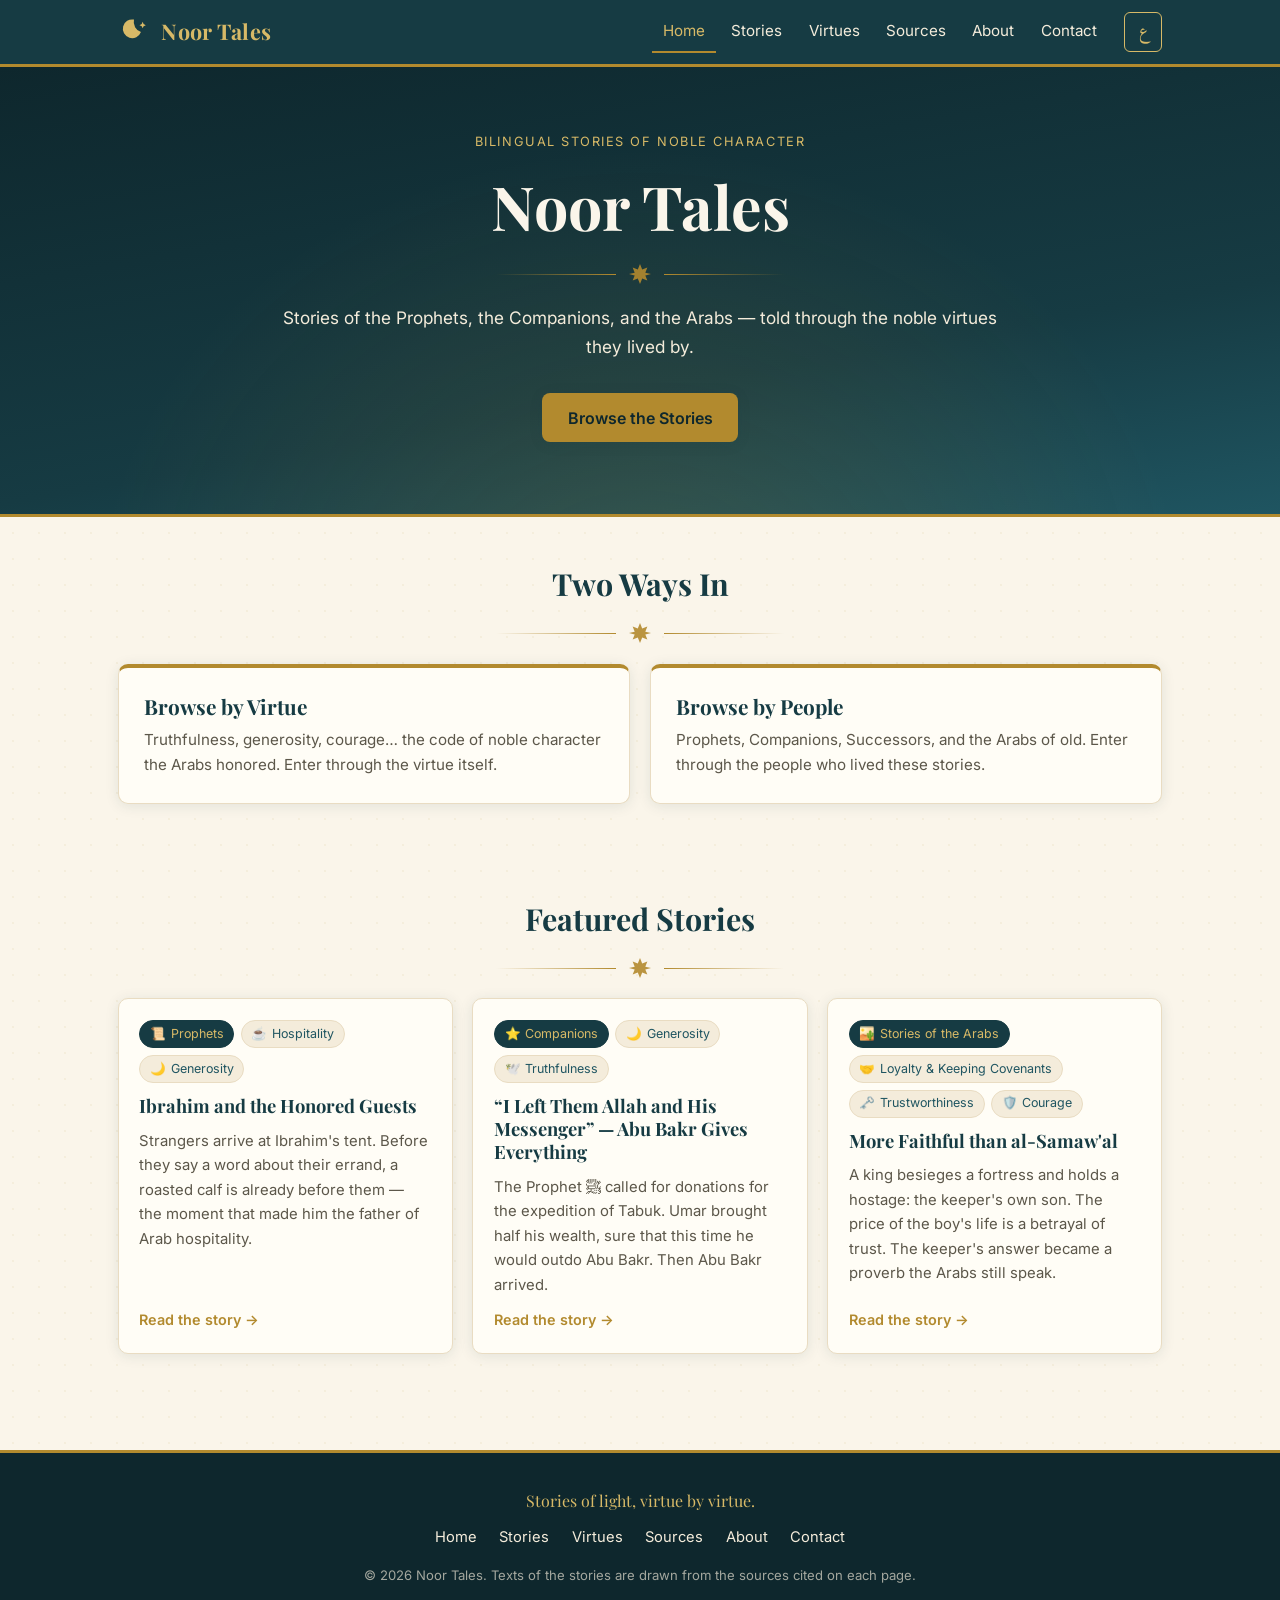
==== index.html @ 99bbc9fd "Noor Tales: bilingual static site for stories of noble virtues Pure HTML/CSS/vanilla JS, no build st" ====
<!DOCTYPE html>
<html lang="en">
<head>
  <meta charset="UTF-8">
  <meta name="viewport" content="width=device-width, initial-scale=1">
  <title>Noor Tales</title>
  <meta name="description" content="Bilingual stories of the Prophets, the Companions, the Successors, and the Arabs — told through noble virtues.">
  <link rel="icon" href="data:image/svg+xml,%3Csvg%20xmlns='http://www.w3.org/2000/svg'%20viewBox='0%200%2040%2040'%3E%3Cpath%20d='M27%2020a11%2011%200%201%201-8.2-14.6A12.5%2012.5%200%200%200%2027%2020z'%20fill='%23b28a2e'/%3E%3C/svg%3E">
  <link rel="preconnect" href="https://fonts.googleapis.com">
  <link rel="preconnect" href="https://fonts.gstatic.com" crossorigin>
  <link href="https://fonts.googleapis.com/css2?family=Playfair+Display:wght@500;600;700&family=Inter:wght@400;500;600&family=Amiri:ital,wght@0,400;0,700;1,400&family=Noto+Naskh+Arabic:wght@400;500;700&display=swap" rel="stylesheet">
  <link rel="stylesheet" href="css/style.css">
</head>
<body data-page="home">
  <div id="site-header"></div>
  <main id="main"></main>
  <div id="site-footer"></div>

  <script src="data/i18n.js"></script>
  <script src="data/taxonomies.js"></script>
  <script src="data/sources.js"></script>
  <script src="data/stories.js"></script>
  <script src="js/app.js"></script>
</body>
</html>
---- css/style.css ----
/* ============================================================
   Noor Tales — Stylesheet
   Mood: classical Islamic manuscript. Deep ink/teal, warm
   sand/cream, gold accent. Mobile-first, RTL-aware (logical
   properties + [dir] font switching).
   ============================================================ */

:root {
  --ink:        #163b43;
  --ink-deep:   #0e272d;
  --teal:       #1f5561;
  --cream:      #faf5ea;
  --cream-soft: #f4ecdb;
  --sand:       #e9dcc2;
  --gold:       #b28a2e;
  --gold-soft:  #d7b967;
  --text:       #2c2a23;
  --text-soft:  #5c574a;
  --card:       #fffdf6;
  --shadow:     0 2px 14px rgba(22, 59, 67, .10);
  --radius:     10px;
  --font-en-display: "Playfair Display", Georgia, serif;
  --font-en-body:    "Inter", "Segoe UI", sans-serif;
  --font-ar-display: "Amiri", "Noto Naskh Arabic", serif;
  --font-ar-body:    "Noto Naskh Arabic", "Amiri", serif;
  --maxw: 1080px;
}

/* ---------- Reset ---------- */
*, *::before, *::after { box-sizing: border-box; }
* { margin: 0; }
img, svg { display: block; max-width: 100%; }
button, input, textarea { font: inherit; color: inherit; }
a { color: inherit; }

html { scroll-behavior: smooth; }

body {
  background: var(--cream);
  color: var(--text);
  font-family: var(--font-en-body);
  line-height: 1.65;
  min-height: 100vh;
  display: flex;
  flex-direction: column;
  /* subtle arabesque dot-grid */
  background-image: radial-gradient(rgba(178, 138, 46, .07) 1px, transparent 1.4px);
  background-size: 26px 26px;
}
main { flex: 1; }

h1, h2, h3, h4 { font-family: var(--font-en-display); color: var(--ink); line-height: 1.25; }

/* Arabic mode typography */
[dir="rtl"] body, body[dir="rtl"] { font-family: var(--font-ar-body); }
html[dir="rtl"] body { font-family: var(--font-ar-body); font-size: 1.06rem; }
html[dir="rtl"] h1, html[dir="rtl"] h2, html[dir="rtl"] h3, html[dir="rtl"] h4 {
  font-family: var(--font-ar-display);
}

.container { max-width: var(--maxw); margin-inline: auto; padding-inline: 1.1rem; }

/* Accessible focus */
:focus-visible { outline: 2px solid var(--gold); outline-offset: 2px; border-radius: 3px; }

.visually-hidden {
  position: absolute; width: 1px; height: 1px; overflow: hidden;
  clip: rect(0 0 0 0); white-space: nowrap;
}

/* ---------- Header ---------- */
.site-header {
  background: var(--ink);
  color: var(--cream);
  border-block-end: 3px solid var(--gold);
  position: sticky; top: 0; z-index: 50;
}
.site-header .container {
  display: flex; align-items: center; gap: 1rem;
  min-height: 64px; flex-wrap: wrap; padding-block: .5rem;
}
.brand {
  display: flex; align-items: center; gap: .6rem;
  text-decoration: none; color: var(--cream);
}
.brand svg { width: 34px; height: 34px; }
.brand-name {
  font-family: var(--font-en-display);
  font-size: 1.35rem; font-weight: 700; letter-spacing: .02em;
  color: var(--gold-soft);
}
html[dir="rtl"] .brand-name { font-family: var(--font-ar-display); }

.site-nav { margin-inline-start: auto; }
.site-nav ul {
  list-style: none; display: flex; gap: .25rem; padding: 0; flex-wrap: wrap;
}
.site-nav a {
  display: block; padding: .45rem .7rem; border-radius: 6px;
  text-decoration: none; font-size: .95rem; color: var(--cream-soft);
}
.site-nav a:hover { background: rgba(215, 185, 103, .15); color: var(--gold-soft); }
.site-nav a[aria-current="page"] {
  color: var(--gold-soft);
  border-block-end: 2px solid var(--gold);
  border-radius: 6px 6px 0 0;
}

.lang-toggle {
  display: inline-flex; align-items: center; justify-content: center;
  min-width: 2.4rem; padding: .35rem .6rem;
  border: 1.5px solid var(--gold-soft); border-radius: 6px;
  color: var(--gold-soft); text-decoration: none; font-weight: 600;
  font-family: var(--font-ar-display), var(--font-en-body);
}
.lang-toggle:hover { background: var(--gold-soft); color: var(--ink-deep); }

/* ---------- Ornament divider ---------- */
.ornament {
  display: flex; align-items: center; justify-content: center;
  gap: .8rem; color: var(--gold); margin-block: 1.2rem;
}
.ornament::before, .ornament::after {
  content: ""; height: 1px; flex: 0 1 120px;
  background: linear-gradient(to var(--orn-dir, right), transparent, var(--gold));
}
.ornament::after { background: linear-gradient(to left, transparent, var(--gold)); }
[dir="rtl"] .ornament::before { background: linear-gradient(to left, transparent, var(--gold)); }
[dir="rtl"] .ornament::after { background: linear-gradient(to right, transparent, var(--gold)); }
.ornament svg { width: 22px; height: 22px; flex: none; }

/* ---------- Hero ---------- */
.hero {
  background:
    radial-gradient(ellipse at 50% 120%, rgba(178,138,46,.18), transparent 60%),
    linear-gradient(170deg, var(--ink-deep), var(--ink) 65%, var(--teal));
  color: var(--cream);
  text-align: center;
  padding-block: 4rem 4.5rem;
  border-block-end: 3px solid var(--gold);
}
.hero-kicker {
  color: var(--gold-soft); letter-spacing: .12em; text-transform: uppercase;
  font-size: .8rem; margin-block-end: 1rem;
}
html[dir="rtl"] .hero-kicker { letter-spacing: 0; font-size: .95rem; }
.hero h1 {
  color: var(--cream);
  font-size: clamp(2.4rem, 6vw, 3.8rem);
  margin-block-end: 1rem;
}
.hero h1 .gold { color: var(--gold-soft); }
.hero-tagline {
  max-width: 46rem; margin-inline: auto; color: var(--cream-soft);
  font-size: 1.08rem;
}
.hero .btn { margin-block-start: 2rem; }

/* ---------- Buttons ---------- */
.btn {
  display: inline-block; padding: .7rem 1.6rem;
  background: var(--gold); color: var(--ink-deep);
  border: none; border-radius: 8px; cursor: pointer;
  text-decoration: none; font-weight: 600; font-size: 1rem;
  box-shadow: var(--shadow);
}
.btn:hover { background: var(--gold-soft); }
.btn-outline {
  background: transparent; color: var(--ink);
  border: 1.5px solid var(--gold);
}
.btn-outline:hover { background: var(--gold-soft); color: var(--ink-deep); }

/* ---------- Sections ---------- */
.section { padding-block: 3rem; }
.section-title { text-align: center; font-size: 1.9rem; margin-block-end: .4rem; }
.section-intro {
  text-align: center; color: var(--text-soft);
  max-width: 44rem; margin-inline: auto; margin-block-end: 2rem;
}

/* ---------- Entry cards (browse by…) ---------- */
.entry-grid {
  display: grid; gap: 1.2rem;
  grid-template-columns: repeat(auto-fit, minmax(min(100%, 320px), 1fr));
}
.entry-card {
  display: block; text-decoration: none;
  background: var(--card); border: 1px solid var(--sand);
  border-radius: var(--radius); padding: 1.6rem;
  box-shadow: var(--shadow);
  border-block-start: 4px solid var(--gold);
  transition: transform .15s ease, box-shadow .15s ease;
}
.entry-card:hover { transform: translateY(-3px); box-shadow: 0 6px 22px rgba(22,59,67,.16); }
.entry-card h3 { font-size: 1.3rem; margin-block-end: .5rem; }
.entry-card p { color: var(--text-soft); font-size: .95rem; }

/* ---------- Story cards ---------- */
.card-grid {
  display: grid; gap: 1.2rem;
  grid-template-columns: repeat(auto-fill, minmax(min(100%, 300px), 1fr));
}
.story-card {
  background: var(--card); border: 1px solid var(--sand);
  border-radius: var(--radius); box-shadow: var(--shadow);
  display: flex; flex-direction: column; overflow: hidden;
  transition: transform .15s ease, box-shadow .15s ease;
}
.story-card:hover { transform: translateY(-3px); box-shadow: 0 6px 22px rgba(22,59,67,.16); }
.story-card-body { padding: 1.3rem; flex: 1; display: flex; flex-direction: column; gap: .7rem; }
.story-card h3 { font-size: 1.15rem; }
.story-card h3 a { text-decoration: none; }
.story-card h3 a:hover { color: var(--gold); }
.story-card .excerpt { color: var(--text-soft); font-size: .93rem; flex: 1; }
.card-meta { display: flex; flex-wrap: wrap; gap: .4rem; align-items: center; }

.badge {
  display: inline-flex; align-items: center; gap: .3rem;
  font-size: .78rem; padding: .18rem .6rem;
  border-radius: 999px; text-decoration: none;
  border: 1px solid var(--sand); background: var(--cream-soft); color: var(--teal);
}
.badge:hover { border-color: var(--gold); color: var(--gold); }
.badge-people { background: var(--ink); color: var(--gold-soft); border-color: var(--ink); }
.badge-people:hover { color: var(--cream); }

.read-link {
  align-self: flex-start; font-size: .9rem; font-weight: 600;
  color: var(--gold); text-decoration: none;
}
.read-link:hover { text-decoration: underline; }

/* ---------- Filters ---------- */
.filters {
  background: var(--card); border: 1px solid var(--sand);
  border-radius: var(--radius); box-shadow: var(--shadow);
  padding: 1.2rem; margin-block-end: 1.8rem;
  display: grid; gap: 1rem;
}
.filter-group-label {
  font-size: .8rem; font-weight: 600; color: var(--text-soft);
  text-transform: uppercase; letter-spacing: .08em; margin-block-end: .45rem;
}
html[dir="rtl"] .filter-group-label { letter-spacing: 0; font-size: .9rem; }

.people-tabs { display: flex; flex-wrap: wrap; gap: .45rem; }
.tab {
  padding: .42rem .95rem; border-radius: 999px; cursor: pointer;
  border: 1.5px solid var(--sand); background: var(--cream-soft); color: var(--text);
  font-size: .92rem;
}
.tab:hover { border-color: var(--gold); }
.tab[aria-pressed="true"] {
  background: var(--ink); color: var(--gold-soft); border-color: var(--ink);
}

.virtue-chips { display: flex; flex-wrap: wrap; gap: .45rem; }
.chip {
  padding: .35rem .85rem; border-radius: 999px; cursor: pointer;
  border: 1.5px solid var(--sand); background: var(--card); color: var(--teal);
  font-size: .88rem;
}
.chip:hover { border-color: var(--gold); }
.chip[aria-pressed="true"] {
  background: var(--gold); border-color: var(--gold); color: var(--ink-deep); font-weight: 600;
}

.search-row { display: flex; gap: .6rem; flex-wrap: wrap; align-items: center; }
.search-input {
  flex: 1; min-width: 220px;
  padding: .55rem .9rem; border-radius: 8px;
  border: 1.5px solid var(--sand); background: var(--cream);
}
.search-input:focus { border-color: var(--gold); outline: none; }
.clear-btn {
  background: none; border: none; cursor: pointer;
  color: var(--text-soft); font-size: .88rem; text-decoration: underline;
}
.clear-btn:hover { color: var(--gold); }

.result-count { color: var(--text-soft); font-size: .9rem; margin-block-end: 1rem; }
.empty-state {
  text-align: center; color: var(--text-soft);
  padding: 3rem 1rem; background: var(--card);
  border: 1px dashed var(--sand); border-radius: var(--radius);
}

/* ---------- Story page ---------- */
.story-page { max-width: 760px; margin-inline: auto; }
.story-header { text-align: center; margin-block-end: 1rem; }
.story-header h1 { font-size: clamp(1.7rem, 4.5vw, 2.5rem); margin-block: .8rem; }
.story-meta-row { display: flex; flex-wrap: wrap; gap: .45rem; justify-content: center; }

.story-body {
  background: var(--card); border: 1px solid var(--sand);
  border-radius: var(--radius); box-shadow: var(--shadow);
  padding: clamp(1.4rem, 4vw, 2.6rem);
  font-size: 1.05rem;
}
html[dir="rtl"] .story-body { font-size: 1.15rem; line-height: 2; }
.story-body p + p { margin-block-start: 1.1rem; text-indent: 0; }
.story-body em { color: var(--teal); }

.story-aside { margin-block-start: 2rem; }
.story-aside h2 { font-size: 1.15rem; margin-block-end: .6rem; }
.sources-list { padding-inline-start: 1.2rem; color: var(--text-soft); font-size: .95rem; }
.sources-list li + li { margin-block-start: .3rem; }

.story-nav {
  display: flex; justify-content: space-between; gap: 1rem;
  margin-block-start: 2.5rem; flex-wrap: wrap;
}
.story-nav a {
  text-decoration: none; color: var(--teal); font-weight: 600;
  padding: .6rem 1rem; border: 1px solid var(--sand); border-radius: 8px;
  background: var(--card); max-width: 48%;
}
.story-nav a:hover { border-color: var(--gold); color: var(--gold); }
.story-nav .nav-label { display: block; font-size: .75rem; color: var(--text-soft); font-weight: 400; }

/* ---------- Virtues page ---------- */
.virtue-grid {
  display: grid; gap: 1.2rem;
  grid-template-columns: repeat(auto-fill, minmax(min(100%, 300px), 1fr));
}
.virtue-card {
  background: var(--card); border: 1px solid var(--sand);
  border-radius: var(--radius); box-shadow: var(--shadow);
  padding: 1.5rem; display: flex; flex-direction: column; gap: .55rem;
  border-block-start: 4px solid var(--gold);
}
.virtue-card .icon { font-size: 1.6rem; }
.virtue-card h3 { font-size: 1.2rem; }
.virtue-card .ar-name { color: var(--gold); font-family: var(--font-ar-display); font-size: 1.15rem; }
.virtue-card p { color: var(--text-soft); font-size: .93rem; flex: 1; }
.virtue-card .count { font-size: .85rem; color: var(--teal); }

/* ---------- Sources page ---------- */
.source-group {
  background: var(--card); border: 1px solid var(--sand);
  border-radius: var(--radius); box-shadow: var(--shadow);
  padding: 1.5rem; margin-block-end: 1.2rem;
}
.source-group h2 {
  font-size: 1.25rem; margin-block-end: .8rem;
  padding-block-end: .5rem; border-block-end: 1px solid var(--sand);
}
.source-group ul { padding-inline-start: 1.2rem; color: var(--text-soft); }
.source-group li + li { margin-block-start: .35rem; }

/* ---------- Prose (about) ---------- */
.prose { max-width: 720px; margin-inline: auto; font-size: 1.05rem; }
html[dir="rtl"] .prose { font-size: 1.15rem; line-height: 2; }
.prose p + p { margin-block-start: 1.1rem; }

/* ---------- Contact ---------- */
.contact-card {
  max-width: 560px; margin-inline: auto;
  background: var(--card); border: 1px solid var(--sand);
  border-radius: var(--radius); box-shadow: var(--shadow);
  padding: clamp(1.4rem, 4vw, 2.2rem);
}
.form-field { margin-block-end: 1.1rem; }
.form-field label { display: block; font-weight: 600; margin-block-end: .35rem; font-size: .95rem; }
.form-field input, .form-field textarea {
  width: 100%; padding: .6rem .9rem;
  border: 1.5px solid var(--sand); border-radius: 8px; background: var(--cream);
}
.form-field input:focus, .form-field textarea:focus { border-color: var(--gold); outline: none; }
.form-note { font-size: .82rem; color: var(--text-soft); margin-block-start: .8rem; }

.social-row { display: flex; gap: .8rem; justify-content: center; margin-block-start: 1.6rem; }
.social-row a {
  display: inline-flex; align-items: center; justify-content: center;
  width: 40px; height: 40px; border-radius: 50%;
  border: 1.5px solid var(--sand); color: var(--teal); text-decoration: none;
}
.social-row a:hover { border-color: var(--gold); color: var(--gold); }
.social-row svg { width: 18px; height: 18px; }

/* ---------- Footer ---------- */
.site-footer {
  background: var(--ink-deep); color: var(--cream-soft);
  border-block-start: 3px solid var(--gold);
  margin-block-start: 3rem; padding-block: 2.2rem 1.6rem;
  text-align: center;
}
.site-footer nav ul {
  list-style: none; padding: 0; display: flex; flex-wrap: wrap;
  justify-content: center; gap: .3rem 1.4rem; margin-block-end: 1rem;
}
.site-footer a { color: var(--cream-soft); text-decoration: none; font-size: .92rem; }
.site-footer a:hover { color: var(--gold-soft); }
.footer-tagline { color: var(--gold-soft); font-family: var(--font-en-display); margin-block-end: .5rem; }
html[dir="rtl"] .footer-tagline { font-family: var(--font-ar-display); }
.footer-copy { font-size: .82rem; color: rgba(244, 236, 219, .65); }

/* ---------- Responsive ---------- */
@media (max-width: 720px) {
  .site-header .container { justify-content: space-between; }
  .site-nav { order: 3; flex-basis: 100%; margin-inline-start: 0; }
  .site-nav ul { justify-content: center; }
  .hero { padding-block: 3rem; }
  .story-nav a { max-width: 100%; flex: 1 1 100%; }
}
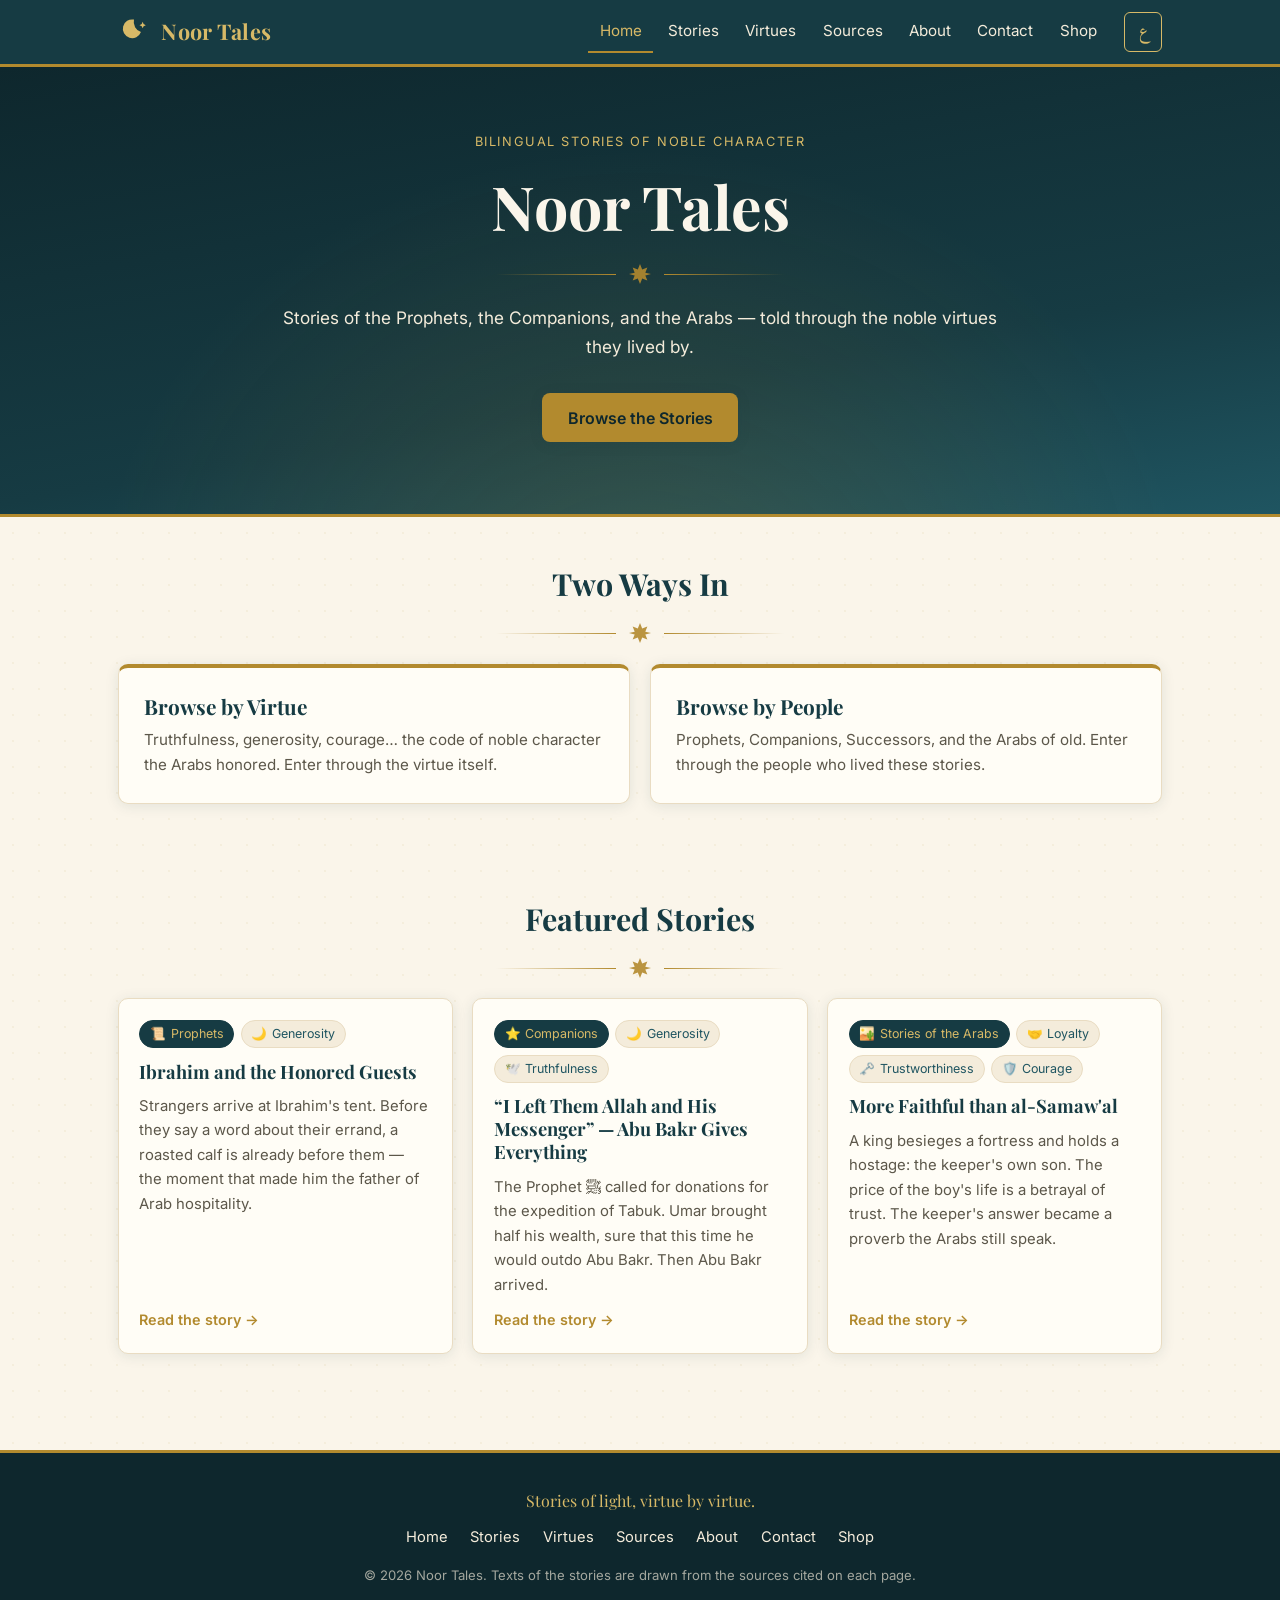
==== commit db369b44: "Add SEO foundation and pivot story pages to a PDF sales model - robots.txt, sitemap.xml, and GSC ver" ====
--- a/index.html
+++ b/index.html
@@ -5,6 +5,7 @@
   <meta name="viewport" content="width=device-width, initial-scale=1">
   <title>Noor Tales</title>
   <meta name="description" content="Bilingual stories of the Prophets, the Companions, the Successors, and the Arabs — told through noble virtues.">
+  <meta name="google-site-verification" content="REPLACE_WITH_YOUR_GSC_CODE">
   <link rel="icon" href="data:image/svg+xml,%3Csvg%20xmlns='http://www.w3.org/2000/svg'%20viewBox='0%200%2040%2040'%3E%3Cpath%20d='M27%2020a11%2011%200%201%201-8.2-14.6A12.5%2012.5%200%200%200%2027%2020z'%20fill='%23b28a2e'/%3E%3C/svg%3E">
   <link rel="preconnect" href="https://fonts.googleapis.com">
   <link rel="preconnect" href="https://fonts.gstatic.com" crossorigin>
--- a/css/style.css
+++ b/css/style.css
@@ -302,6 +302,29 @@
 .story-body p + p { margin-block-start: 1.1rem; text-indent: 0; }
 .story-body em { color: var(--teal); }
 
+.story-purchase {
+  background: var(--card); border: 1px solid var(--sand);
+  border-radius: var(--radius); box-shadow: var(--shadow);
+  padding: clamp(1.4rem, 4vw, 2.6rem);
+  display: flex; flex-direction: column; align-items: center; gap: 1.2rem;
+  text-align: center;
+}
+.preview-link {
+  color: var(--teal); font-weight: 600; text-decoration: none;
+  border-bottom: 1px dashed var(--teal); padding-block-end: .1rem;
+}
+.preview-link:hover { color: var(--gold); border-color: var(--gold); }
+.btn-buy { font-size: 1.05rem; padding: .8rem 2.2rem; }
+.btn-disabled { opacity: .55; cursor: not-allowed; }
+
+.story-nav-simple { text-align: center; margin-block-start: 2rem; }
+.story-nav-simple a {
+  text-decoration: none; color: var(--teal); font-weight: 600;
+  padding: .6rem 1.2rem; border: 1px solid var(--sand); border-radius: 8px;
+  background: var(--card);
+}
+.story-nav-simple a:hover { border-color: var(--gold); color: var(--gold); }
+
 .story-aside { margin-block-start: 2rem; }
 .story-aside h2 { font-size: 1.15rem; margin-block-end: .6rem; }
 .sources-list { padding-inline-start: 1.2rem; color: var(--text-soft); font-size: .95rem; }
